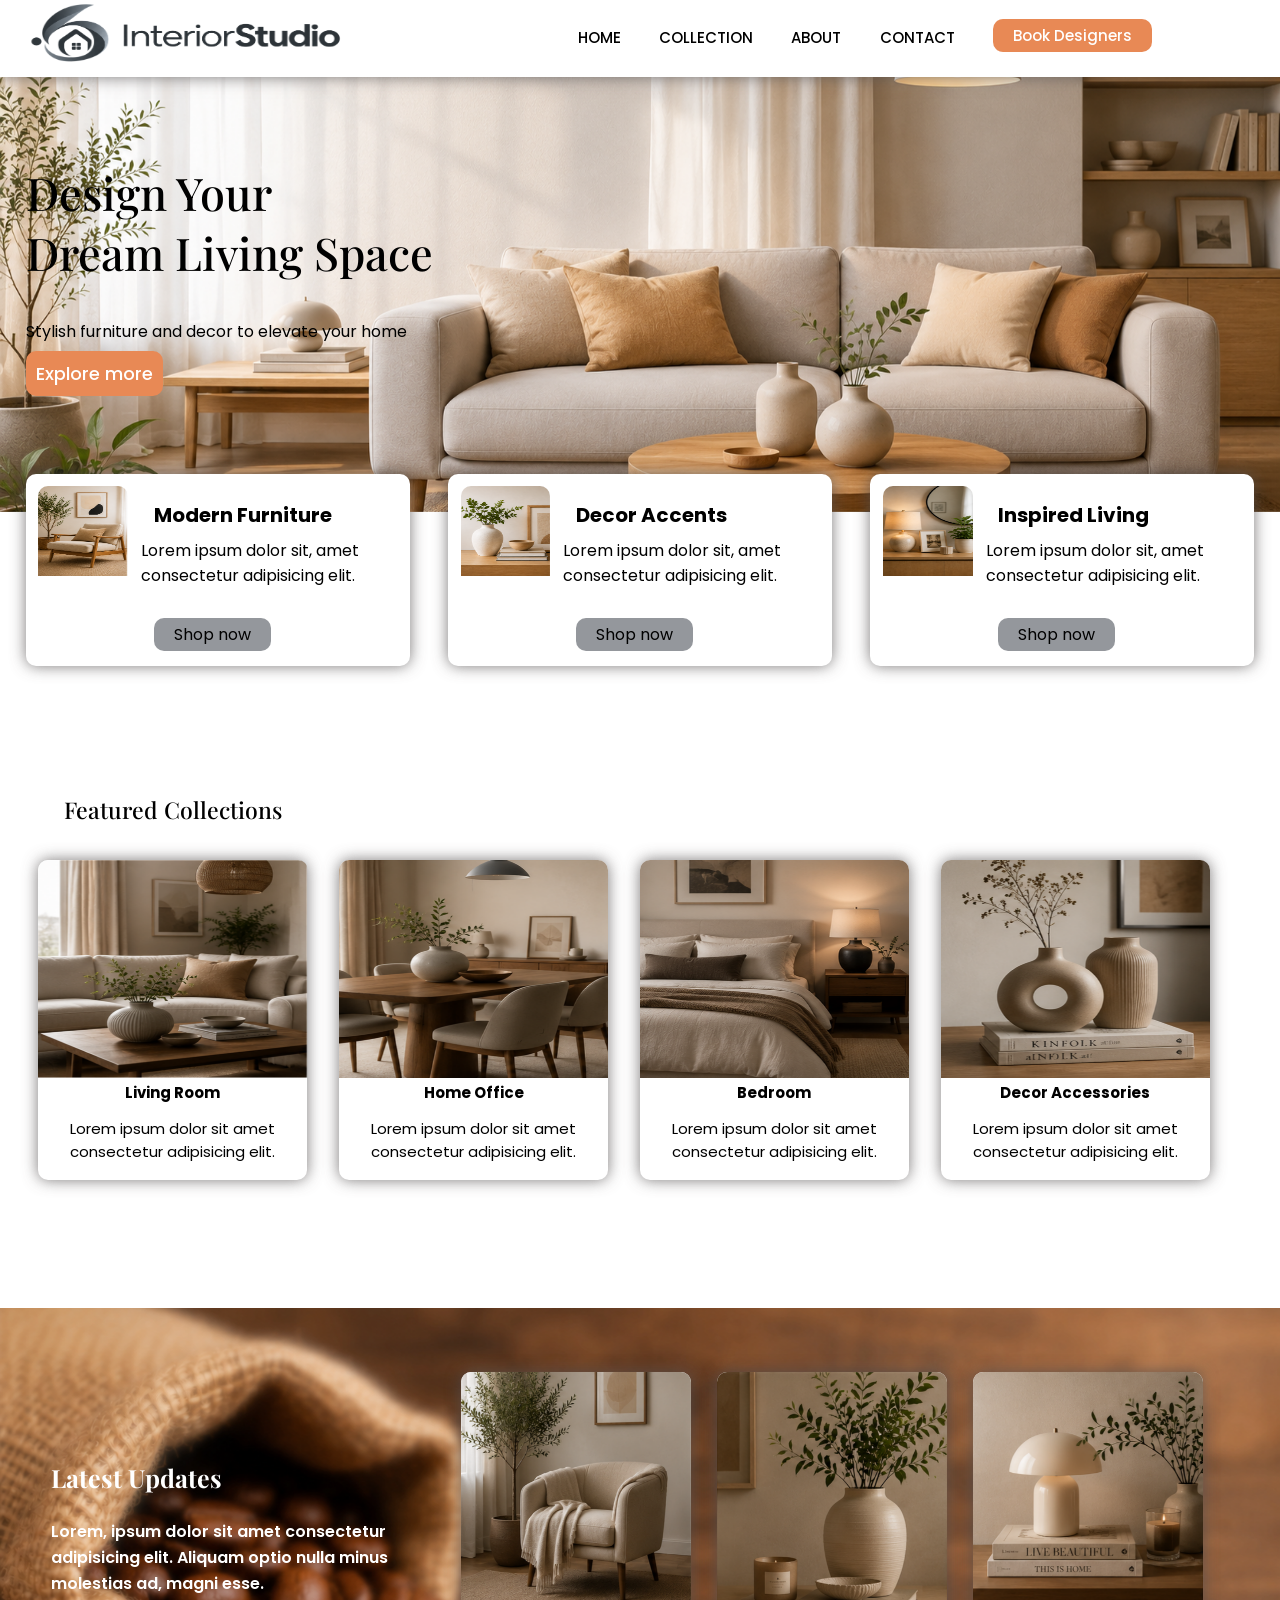
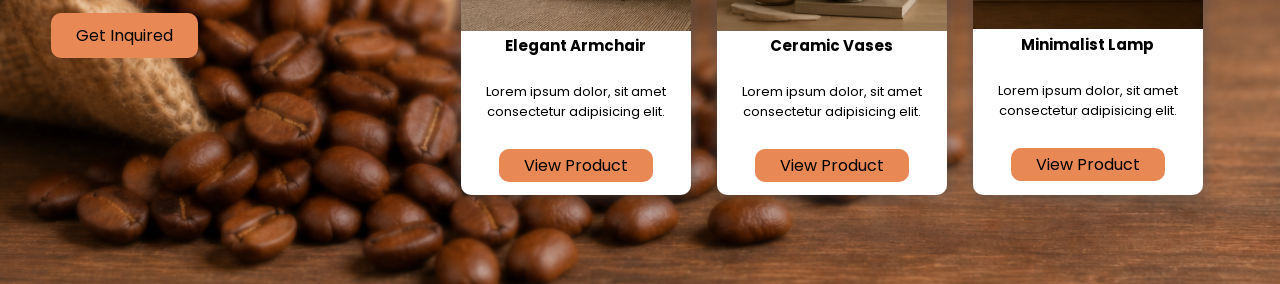
==== index.html @ 8cd54d10 "save" ====
<!DOCTYPE html>
<html lang="en">
<head>
    <meta charset="UTF-8">
    <meta name="viewport" content="width=device-width, initial-scale=1.0">
    <title> Interior Decoration </title>
    <link rel="stylesheet" href="form.html">
    <link rel="stylesheet" href="inquiry.html">
    <link rel="stylesheet" href="style.css">
    <link href="https://fonts.googleapis.com/css2?family=Playfair+Display:wght@400;500;600&family=Poppins:wght@400;500;600&display=swap" rel="stylesheet">
    <link href='https://unpkg.com/boxicons@2.1.4/css/boxicons.min.css' rel='stylesheet'>
</head>
<body>
    <section>
        <div id="nav">
           <img src="./images/logo.png" alt="logo"  id="logo">

           <input type="checkbox" id="menu">

           <label for="menu" class="hamburger">
             <i class='bx bx-menu'></i>
           </label>
         <nav>
            <ul>
                <a href="#home" > HOME </a>
                <a href="#feat" > COLLECTION </a>
                <a href="#grid" > ABOUT </a>
                <a href="#con"> CONTACT </a>
                <a href="form.html"  id="book"> Book Designers </a> 
            </ul>
         </nav>        
        </div>        
    </section>
    <section id="home">
        <div id="body1">
            <h2 id="h2"> Design Your <br> Dream Living Space </h2>
            <p> Stylish furniture and decor to elevate your home</p>
            <a href="#feat"> Explore more </a>
        </div>
    </section>
    <section>
        <div id="grid">
            <div id= "jpg">
                <div id="jpeg">
                    <img src="./images/Chair.png" alt="decor" id="png">
                    <h4> Modern Furniture </h4>
                </div> 
                <p id="lorem"> Lorem ipsum dolor sit, amet consectetur adipisicing elit. </p> <br>
                <a href="https://jiji.ng/lagos-island-west/decor-accessories/wooden-drop-light-with-vintage-rope-6gkgpkkJwwXMMeSc9kRKyPcZ.html?page=1&pos=15&cur_pos=15&ads_per_page=24&ads_count=139&lid=EMcAALQ32-5ebAb-&indexPosition=14" target="_blank" id="but"> Shop now </a>
            </div>

            <div id="jpg">
                <div id="jpeg">
                    <img src="./images/vase.png" alt="decor" id="png">
                    <h4> Decor Accents </h4>
                    </div>
                    <p id="lorem"> Lorem ipsum dolor sit, amet consectetur adipisicing elit. </p> <br>               
                <a href="https://jiji.ng/ikeja/decor-accessories/modern-canvas-wall-art-beautiful-home-decor-1sD0MYKmsRd5yQ6HInTBnFHr.html?page=1&pos=2&cur_pos=2&ads_per_page=15&ads_count=11697&lid=fa2mbYoJpj64fEYe&indexPosition=1" target="_blank"    id="but"> Shop now </a>
            </div>

            <div id="jpg"> 
                <div id="jpeg">
                    <img src="./images/plants.png" alt="decor" id="png">
                    <h4> Inspired Living </h4>
                    </div>
                    <p id="lorem"> Lorem ipsum dolor sit, amet consectetur adipisicing elit. </p> <br>         
                <a href="https://jiji.ng/ikeja/furniture/corner-unit-interior-sofa-chair-aROej3LGqKLMvdeRPHqKh63m.html?page=1&pos=3&cur_pos=3&ads_per_page=17&ads_count=14649&lid=bKby_aj5P8jd2pLX&indexPosition=2" target="_blank"     id="but"> Shop now </a>
            </div>
        </div>
    </section>
    <section>
        <h3 id="feat"> Featured Collections </h3>
        <div id="red"> 
            <div id="read">
                <img src="./images/room.png" alt="living room" id="elit1">
                <p> Living Room </p>
                <p> Lorem ipsum dolor sit amet consectetur adipisicing elit.</p>
            </div> 

             <div id="read">
                <img src="./images/home office.png" alt="living room" id="elit">
                <p> Home Office </p>
                <p> Lorem ipsum dolor sit amet consectetur adipisicing elit.</p>
            </div> 

             <div id="read">
                <img src="./images/bedroom.png" alt="living room" id="elit">
                <p> Bedroom </p>
                <p> Lorem ipsum dolor sit amet consectetur adipisicing elit.</p>
            </div> 

             <div id="read">
                <img src="./images/decor.png" alt="living room" id="elit">
                <p > Decor Accessories </p>
                <p> Lorem ipsum dolor sit amet consectetur adipisicing elit.</p>
            </div> 
        </div>
    </section>
    <section id="con">
        <div id="foot">
            <div id="last">
            <h3 id="update"> Latest Updates </h3>
            <p> Lorem, ipsum dolor sit amet consectetur adipisicing elit. Aliquam optio nulla minus molestias ad, magni esse.</p>
            <a href="inquiry.html"    id="ty"> Get Inquired </a>
            </div>
            <div id="alt">
                <img src="./images/armchair.png" alt="decor">
                <h5 id="h5"> Elegant Armchair </h5>
                <p> Lorem ipsum dolor, sit amet consectetur adipisicing elit. </p> <br>
                <a href="https://jiji.ng/osogbo/furniture/pair-of-mid-century-grey-fabric-armchairs-with-wood-legs-9VX0QtDV8iJhm86tqRfQ0b3N.html?page=2&pos=2&cur_pos=2&ads_per_page=20&ads_count=84&lid=bnsPA1ikyGwkrfsb&indexPosition=15" target="_blank"   id="ton"> View Product </a>
            </div>
            <div id="alt">
                <img src="./images/ceramic vases.png" alt="decor">
                <h5 id="h5"> Ceramic Vases  </h5 >
                <p> Lorem ipsum dolor, sit amet consectetur adipisicing elit. </p> <br>
                <a href="https://jiji.ng/lagos-island-west/decor-accessories/2-piece-interlocking-gold-ceramic-vase-set-modern-statement-decor-8J7dmOqchRysHI13BXAO4azq.html?page=2&pos=7&cur_pos=7&ads_per_page=17&ads_count=115&lid=dJUD3ajDsL2cki-t&indexPosition=28"  target="_blank"  id="ton"> View Product </a>
            </div>
            <div id="alt">
                <img src="./images/lamp.png" alt="decor">
                <h5 id="h5"> Minimalist Lamp </h5>
                <p> Lorem ipsum dolor, sit amet consectetur adipisicing elit. </p><br>
                <a href="https://jiji.ng/lagos-island-west/decor-accessories/table-lamp-BLXFJrM8Fg62DylvBQ0lwNuQ.html?page=1&pos=1&cur_pos=1&ads_per_page=1&ads_count=1&lid=b0rAbeQUrqByc5Tn&indexPosition=0" target="_blank"    id="ton"> View Product </a>
            </div>
        </div>
    </section>
</body>
</html>
---- style.css ----
html{
    scroll-behavior: smooth;
}
body{
    margin: 0;
    padding: 0;
}

#menu {
    display: none;
}

.hamburger {
    display: none;
}

#nav{
    background-color: white;
    display: flex;
    width: 100vw;
    height: 6vw;
    position: fixed;
    top: 0;
    left: 0;
    z-index: 1000;
    box-shadow: 0px 0px 15px rgba(84, 80, 80, 0.765);
}

#logo{
    width: 25vw;
    height: 5vw;
    margin-left: 2vw;
}

nav ul{
    display: flex;
    list-style: none;
    gap: 3vw ;
    margin-left: 15vw ;
    margin-top: 2vw;
}

nav ul a{
    font-family: poppins;
    color: black;
    font-size: 15px;
    font-weight: 500;
    text-decoration: none;
    transform: ease;
}

nav ul a:active{
    color:  #E88955 ;
     
}

#book{
    background-color: #E88955;
    color: white;
    border: none;
    border-radius: 10px;
    padding: 5px 20px;
    text-decoration: none;
    display: block;
    margin-top: -0.5vw;
    color:white ;
    cursor: pointer;
    transition: 0.3s ease;
}

#book:hover{
    background-color: #94979c;
    transform: translateY(-2px);
}

#body1{
    background-image: url("./images/first.png");
    background-repeat: no-repeat;
    background-position: center;
    background-size: cover;
    height: 40vw;
    justify-content: center;
    align-content: center;
    animation:slideLeft 0.8s ease-out forwards ;
}

#h2{
    font-family: playfair Display;
    font-size: 45px;
    font-weight: 500;
    margin-left: 2vw;
    animation: slideLeft 0.8s ease-out 0.2s forwards;
    
}

#body1 p{
    font-family: poppins;
    font-size: 16px;
    font-weight: 400;
    margin-left: 2vw;
    animation: slideLeft 0.8s ease-out 0.4s forwards;
}

#body1 a{
    font-family: poppins;
    font-size: 18px;
    font-weight: 500;
    margin-left: 2vw;
    background-color: #E88955;
    color: white;
    border: none;
    border-radius: 10px;
    padding: 10px 10px;
    text-decoration: none;
    animation: slideLeft 0.8s ease-out 0.8s forwards;
    cursor: pointer;
    transition: 0.3s ease;
}

#body1 a:hover{
    background-color: #94979c;
    transform: translateY(-2px);
}

@keyframes slideLeft {
    from {
        transform: translateX(-80px);
        opacity: 0;
    }

    to {
        transform: translateX(0);
        opacity: 1;
    }
}

#grid{
    display: flex;
    gap: 1vw;
}

#jpg{
    height: 15vw;
    width: 30vw;
    margin-left: 2vw;
    margin-top: -3vw;
    background-color: white;
    box-shadow: 0px 0px 15px rgba(84, 80, 80, 0.765);
    border-radius: 10px;
    z-index: 100;
}

#jpg:hover{
    transform: translateY(-5px) scale(1.05);
}

#jpeg{
    display: flex;
    font-family: poppins;
    font-size: 20px;
    font-weight: bold;
    
}


#jpeg h4{
    margin-left: 2vw;
}
#png{
    width: 7vw;
    height: 7vw;
    margin-left: 1vw;
    margin-top: 1vw;
    
}

#lorem{
    margin-left: 9vw;
    margin-top: -3vw;
    font-family: poppins;
}

#but{
    font-family: poppins;
    padding: 5px 20px;
    margin-left: 10vw;
    background-color: #94979c;
    border: none;
    border-radius: 10px;
    text-decoration: none;
    color: black;
    cursor: pointer;
    transition: 0.3s ease;
}

#but:hover{
    background-color: #E88955;
    transform: translateY(-2px);
}

#feat{
    margin-top: 10vw;
    margin-left: 5vw;
    font-family: playfair display;
    font-size: 23px;
    font-weight: 500;
}

#red{
    display: flex;
    gap: 2.5vw;
    margin-left: 3vw;
}

#read{
    border-radius: 10px;
    background-color: white;
    box-shadow: 0px 0px 15px rgba(84, 80, 80, 0.765);
    width: 21vw ;
    height: 25vw;
    margin-top: 1vw;
}

#read:hover{
    transform: translateY(-5px) scale(1.1);
    /* border: 1.5px solid #E88955; */
}

#read p:first-of-type{
    font-family: poppins;
    font-size: 15px;
    font-weight: bold;
    margin-top: -0.1vw;
    text-align: center;
}

#read p{
    font-family: poppins;
    font-size: 15px;
    font-weight: 400;
    margin-top: -0.1vw;
    text-align: center;

}

#elit1{
    width: 21.1vw;
    height: 17vw;
    border-radius: 10px 10px 0px 0px;
}

#elit{
    width: 21vw;
    height: 17vw;
    border-radius: 10px 10px 0px 0px;
}

#foot{
    background-image: url("./images/coffee.png");
    background-size: cover;
    background-position: center;
    background-repeat: no-repeat;
    height: 45vw;
    display: flex;
    margin-top: 10vw ;
}

img{
    width: 18vw;
    border-radius:10px 10px 0px 0px ;
}

#last{
    /* border: 2px solid red; */
    width: 30vw;
    height: 20vw;
    margin-left: 4vw;
    margin-top: 10vw;
}

#update{
    font-family: playfair Display;
    font-size: 25px;
    font-weight: bold;
    color: white;
}

#last p{
    font-family: poppins;
    font-size: 16px;
    font-weight: 600;
    color: white;
    line-height: 2vw;
}

#ty{
    padding: 10px 25px;
    background-color: #E88955;
    border: none;
    border-radius: 10px;
    font-family: poppins; 
    display: inline-block;
    margin-top: 0.05vw;
    text-decoration: none;
    color: black;
    cursor: pointer;
    transition: 0.3s ease;
}
#ty:active{
    background-color: #94979c;
    transform: translateY(-2px);
}

#alt{
    background-color: white;
    border-radius: 10px;
    height: 33vw;
    width: 18vw;
    margin-left: 2vw;
    margin-top: 5vw;
    text-align: center;
    box-shadow: 0px 0px 15px rgba(84, 80, 80, 0.765) ;
    transition: 0.3s ease;
    
}

#alt:hover{
    transform: translateY(-10px);
}

#alt p{
    font-family: poppins;
    font-size: 13px;
}

#ton{
    padding: 5px 25px;
    background-color: #E88955;
    border: none;
    border-radius: 10px;
    font-family: poppins;
    text-decoration: none;
    color: black;
    cursor: pointer;
    transition: 0.3s ease;
}

#ton:hover{
    background-color: #94979c;
     transform: translateY(-2px);
}

#h5{
    font-family: poppins;
    font-size: 15px;
    font-weight: bold;
    margin-top:  -0.5px;
}

@media screen and (max-width: 1024px) and (min-width: 768px) {

    #nav {
        height: 8vw;
    }

    #logo {
        width: 28vw;
        height: 6vw;
    }


    nav ul {
        gap: 2vw;
        margin-left: 7vw;
        margin-top: 2.5vw;
    }

    nav ul a {
        font-size: 13px;
    }

    #book {
        padding: 5px 15px;
    }

    #body1 {
        height: 55vw;
    }

    #h2 {
        font-size: 40px;
    }

    #body1 p {
        font-size: 14px;
    }

    #body1 a {
        font-size: 15px;
    }

    #grid {
        gap: 2vw;
        flex-wrap: wrap;
        justify-content: center;
    }

    #jpg {
        width: 28vw;
        height: 18vw;
        margin-left: 0;
    }

    #png {
        width: 6vw;
        height: 6vw;
    }

    #jpeg {
        font-size: 16px;
    }

    #lorem {
        font-size: 11px;
        margin-left: 8vw;
    }

    #but {
        margin-left: 8vw;
    }

    #feat {
        margin-top: 12vw;
        font-size: 22px;
    }

    #red {
        gap: 2vw;
        flex-wrap: wrap;
        justify-content: center;
        margin-left: 0;
    }

    #read {
        width: 28vw;
        height: 32vw;
    }

    #elit1,
    #elit {
        width: 100%;
        height: 21vw;
    }

    #read p {
        font-size: 12px;
    }

    #foot {
        height: 60vw;
        flex-wrap: wrap;
    }

    #last {
        width: 35vw;
        height: auto;
        margin-left: 5vw;
        margin-top: 10vw;
    }

    #update {
        font-size: 23px;
    }

    #last p {
        font-size: 13px;
        line-height: 2.5vw;
    }

    #alt {
        width: 20vw;
        height: 38vw;
        margin-top: 7vw;
    }

    #alt p {
        font-size: 11px;
    }
}

@media screen and (max-width: 767px) {
 body {
    margin: 0;
    padding: 0;
}

#nav {
    height: 16vw;
    display: flex;
    align-items: center;
    justify-content: space-between;
    padding: 0 5vw;
}

#logo {
    width: 40vw;
    height: auto;
    margin-left: 0;
}

#menu {
    display: none;
}

.hamburger {
    display: block;
    font-size: 50px;
    color: #3d3935;
    cursor: pointer;
    z-index: 1001;
    margin-right: 5vw;
}

nav {
    position: absolute;
    top: 16vw;
    left: 0;
    width: 100%;
    background-color: white;
    display: none;
}

nav ul {
    display: flex;
    flex-direction: column;
    width: 100%;
    gap: 0;
    margin: 0;
    padding: 0;
}

nav ul a {
    font-size: 13px;
    width: 100%;
    padding: 5vw 0;
    text-align: center;
}

#menu:checked ~ nav {
    display: block;
}

#book {
    display: block;
    width: auto;
    margin: 0;
    border-radius: 0;
    padding: 5vw 0;
}

    #body1 {
        height: 100vw;
        margin-top: 16vw;
        background-position: center;
    }

    #h2 {
        font-size: 32px;
        margin-left: 5vw;
    }

    #body1 p {
        font-size: 12px;
        margin-left: 5vw;
        margin-right: 5vw;
    }

    #body1 a {
        font-size: 13px;
        margin-left: 5vw;
        padding: 8px 12px;
    }
   
    #grid {
        display: flex;
        flex-direction: column;
        align-items: center;
        gap: 5vw;
    }

    #jpg {
        width: 80vw;
        height: 35vw;
        margin-left: 0;
        margin-top: 5vw;
    }

    #png {
        width: 15vw;
        height: 15vw;
        margin-left: 4vw;
        margin-top: 4vw;
    }

    #jpeg {
        font-size: 16px;
    }

    #jpeg h4 {
        margin-left: 4vw;
    }

    #lorem {
        font-size: 10px;
        margin-left: 23vw;
        margin-top: -6vw;
    }

    #but {
        font-size: 10px;
        margin-left: 23vw;
        padding: 5px 15px;
    }

    #feat {
        margin-top: 15vw;
        margin-left: 5vw;
        font-size: 22px;
    }

    #red {
        flex-direction: column;
        align-items: center;
        gap: 7vw;
        margin-left: 0;
    }

    #read {
        width: 75vw;
        height: 85vw;
    }

    #elit1,
    #elit {
        width: 100%;
        height: 60vw;
    }

    #read p:first-of-type {
        font-size: 14px;
        margin-top: 3vw;
    }

    #read p {
        font-size: 11px;
    }

    #foot {
        height: auto;
        min-height: 150vw;

        display: flex;
        flex-direction: column;
        align-items: center;

        padding-top: 10vw;
    }

    #last {
        width: 80vw;
        height: auto;

        margin-left: 0;
        margin-top: 5vw;

        text-align: center;
    }

    #update {
        font-size: 24px;
    }

    #last p {
        font-size: 12px;
        line-height: 6vw;
    }

    #ty {
        font-size: 11px;
    }

    #alt {
        width: 65vw;
        height: 85vw;
        margin-left: 0;
        margin-top: 5vw;
    }

    #alt img{
        width:100%;
        height: 50vw;
    }

    #alt p {
        font-size: 11px;
    }

    #ton {
        font-size: 11px;
    }

    #h5 {
        font-size: 13px;
    }
}
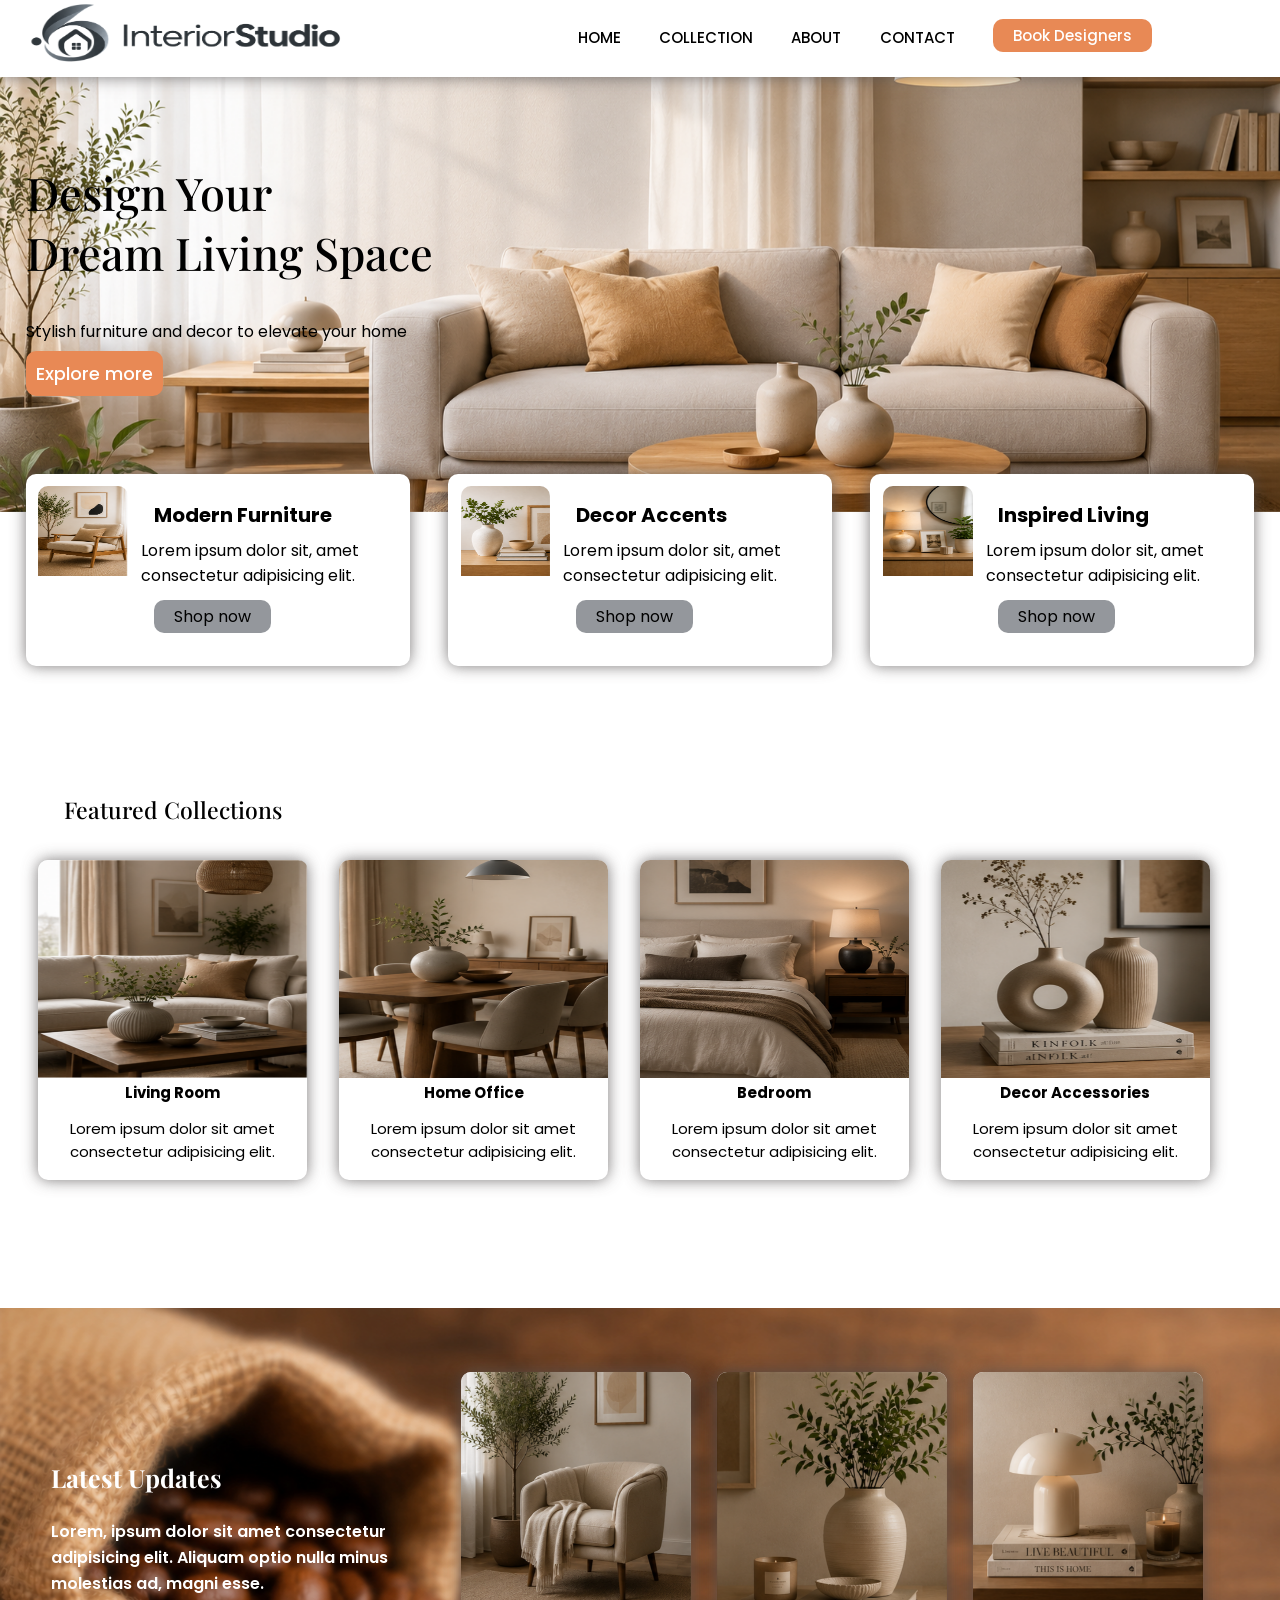
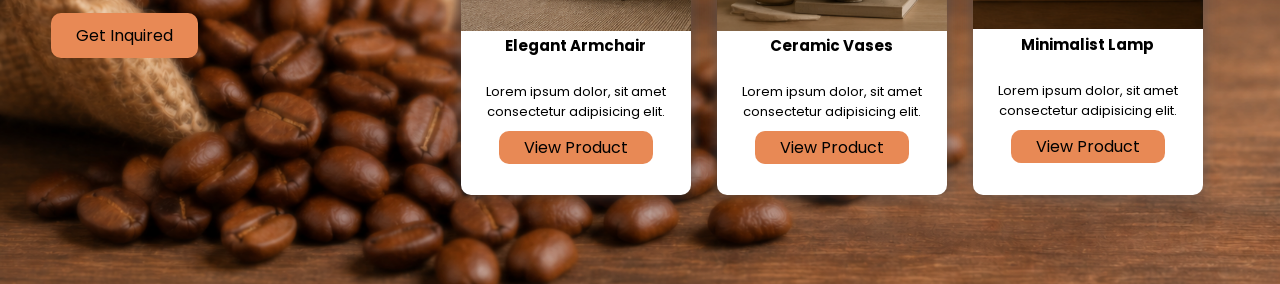
==== commit 08ee8c49: "save" ====
--- a/index.html
+++ b/index.html
@@ -45,7 +45,7 @@
                     <img src="./images/Chair.png" alt="decor" id="png">
                     <h4> Modern Furniture </h4>
                 </div> 
-                <p id="lorem"> Lorem ipsum dolor sit, amet consectetur adipisicing elit. </p> <br>
+                <p id="lorem"> Lorem ipsum dolor sit, amet consectetur adipisicing elit. </p> 
                 <a href="https://jiji.ng/lagos-island-west/decor-accessories/wooden-drop-light-with-vintage-rope-6gkgpkkJwwXMMeSc9kRKyPcZ.html?page=1&pos=15&cur_pos=15&ads_per_page=24&ads_count=139&lid=EMcAALQ32-5ebAb-&indexPosition=14" target="_blank" id="but"> Shop now </a>
             </div>
 
@@ -54,7 +54,7 @@
                     <img src="./images/vase.png" alt="decor" id="png">
                     <h4> Decor Accents </h4>
                     </div>
-                    <p id="lorem"> Lorem ipsum dolor sit, amet consectetur adipisicing elit. </p> <br>               
+                    <p id="lorem"> Lorem ipsum dolor sit, amet consectetur adipisicing elit. </p>            
                 <a href="https://jiji.ng/ikeja/decor-accessories/modern-canvas-wall-art-beautiful-home-decor-1sD0MYKmsRd5yQ6HInTBnFHr.html?page=1&pos=2&cur_pos=2&ads_per_page=15&ads_count=11697&lid=fa2mbYoJpj64fEYe&indexPosition=1" target="_blank"    id="but"> Shop now </a>
             </div>
 
@@ -63,7 +63,7 @@
                     <img src="./images/plants.png" alt="decor" id="png">
                     <h4> Inspired Living </h4>
                     </div>
-                    <p id="lorem"> Lorem ipsum dolor sit, amet consectetur adipisicing elit. </p> <br>         
+                    <p id="lorem"> Lorem ipsum dolor sit, amet consectetur adipisicing elit. </p>      
                 <a href="https://jiji.ng/ikeja/furniture/corner-unit-interior-sofa-chair-aROej3LGqKLMvdeRPHqKh63m.html?page=1&pos=3&cur_pos=3&ads_per_page=17&ads_count=14649&lid=bKby_aj5P8jd2pLX&indexPosition=2" target="_blank"     id="but"> Shop now </a>
             </div>
         </div>
@@ -106,19 +106,19 @@
             <div id="alt">
                 <img src="./images/armchair.png" alt="decor">
                 <h5 id="h5"> Elegant Armchair </h5>
-                <p> Lorem ipsum dolor, sit amet consectetur adipisicing elit. </p> <br>
+                <p> Lorem ipsum dolor, sit amet consectetur adipisicing elit. </p> 
                 <a href="https://jiji.ng/osogbo/furniture/pair-of-mid-century-grey-fabric-armchairs-with-wood-legs-9VX0QtDV8iJhm86tqRfQ0b3N.html?page=2&pos=2&cur_pos=2&ads_per_page=20&ads_count=84&lid=bnsPA1ikyGwkrfsb&indexPosition=15" target="_blank"   id="ton"> View Product </a>
             </div>
             <div id="alt">
                 <img src="./images/ceramic vases.png" alt="decor">
                 <h5 id="h5"> Ceramic Vases  </h5 >
-                <p> Lorem ipsum dolor, sit amet consectetur adipisicing elit. </p> <br>
+                <p> Lorem ipsum dolor, sit amet consectetur adipisicing elit. </p> 
                 <a href="https://jiji.ng/lagos-island-west/decor-accessories/2-piece-interlocking-gold-ceramic-vase-set-modern-statement-decor-8J7dmOqchRysHI13BXAO4azq.html?page=2&pos=7&cur_pos=7&ads_per_page=17&ads_count=115&lid=dJUD3ajDsL2cki-t&indexPosition=28"  target="_blank"  id="ton"> View Product </a>
             </div>
             <div id="alt">
                 <img src="./images/lamp.png" alt="decor">
                 <h5 id="h5"> Minimalist Lamp </h5>
-                <p> Lorem ipsum dolor, sit amet consectetur adipisicing elit. </p><br>
+                <p> Lorem ipsum dolor, sit amet consectetur adipisicing elit. </p>
                 <a href="https://jiji.ng/lagos-island-west/decor-accessories/table-lamp-BLXFJrM8Fg62DylvBQ0lwNuQ.html?page=1&pos=1&cur_pos=1&ads_per_page=1&ads_count=1&lid=b0rAbeQUrqByc5Tn&indexPosition=0" target="_blank"    id="ton"> View Product </a>
             </div>
         </div>
--- a/style.css
+++ b/style.css
@@ -514,11 +514,12 @@
 
 .hamburger {
     display: block;
-    font-size: 50px;
+    font-size: 40px;
     color: #3d3935;
     cursor: pointer;
     z-index: 1001;
-    margin-right: 5vw;
+    margin-right: 7vw;
+    margin-top: 3vw;
 }
 
 nav {
@@ -571,6 +572,7 @@
 
     #body1 p {
         font-size: 12px;
+        color: white;
         margin-left: 5vw;
         margin-right: 5vw;
     }
@@ -579,6 +581,8 @@
         font-size: 13px;
         margin-left: 5vw;
         padding: 8px 12px;
+        display: inline-block;
+        margin-top: 2vw;
     }
    
     #grid {
@@ -599,7 +603,7 @@
         width: 15vw;
         height: 15vw;
         margin-left: 4vw;
-        margin-top: 4vw;
+        margin-top: 6vw;
     }
 
     #jpeg {
@@ -620,6 +624,8 @@
         font-size: 10px;
         margin-left: 23vw;
         padding: 5px 15px;
+        display: inline-block;
+        margin-top: 1vw;
     }
 
     #feat {
@@ -707,6 +713,7 @@
 
     #ton {
         font-size: 11px;
+        margin-top: 2vw;
     }
 
     #h5 {
